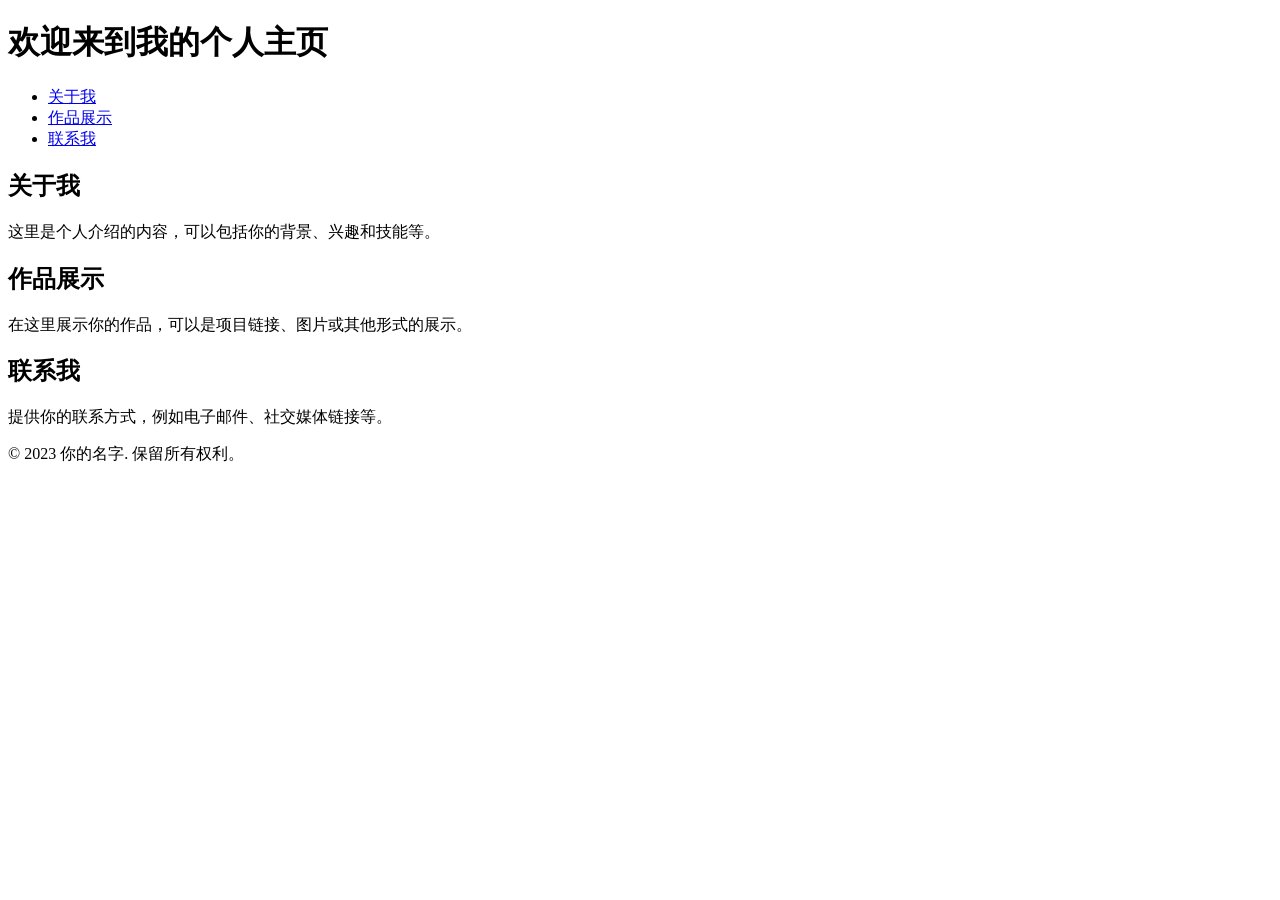
==== index.html @ 45271359 "Create index.html" ====
<!DOCTYPE html>
<html lang="zh">
<head>
    <meta charset="UTF-8">
    <meta name="viewport" content="width=device-width, initial-scale=1.0">
    <title>个人主页</title>
    <link rel="stylesheet" href="css/styles.css">
</head>
<body>
    <header>
        <h1>欢迎来到我的个人主页</h1>
        <nav>
            <ul>
                <li><a href="#about">关于我</a></li>
                <li><a href="#portfolio">作品展示</a></li>
                <li><a href="#contact">联系我</a></li>
            </ul>
        </nav>
    </header>
    
    <section id="about">
        <h2>关于我</h2>
        <p>这里是个人介绍的内容，可以包括你的背景、兴趣和技能等。</p>
    </section>
    
    <section id="portfolio">
        <h2>作品展示</h2>
        <p>在这里展示你的作品，可以是项目链接、图片或其他形式的展示。</p>
    </section>
    
    <section id="contact">
        <h2>联系我</h2>
        <p>提供你的联系方式，例如电子邮件、社交媒体链接等。</p>
    </section>
    
    <footer>
        <p>&copy; 2023 你的名字. 保留所有权利。</p>
    </footer>

    <script src="js/scripts.js"></script>
</body>
</html>
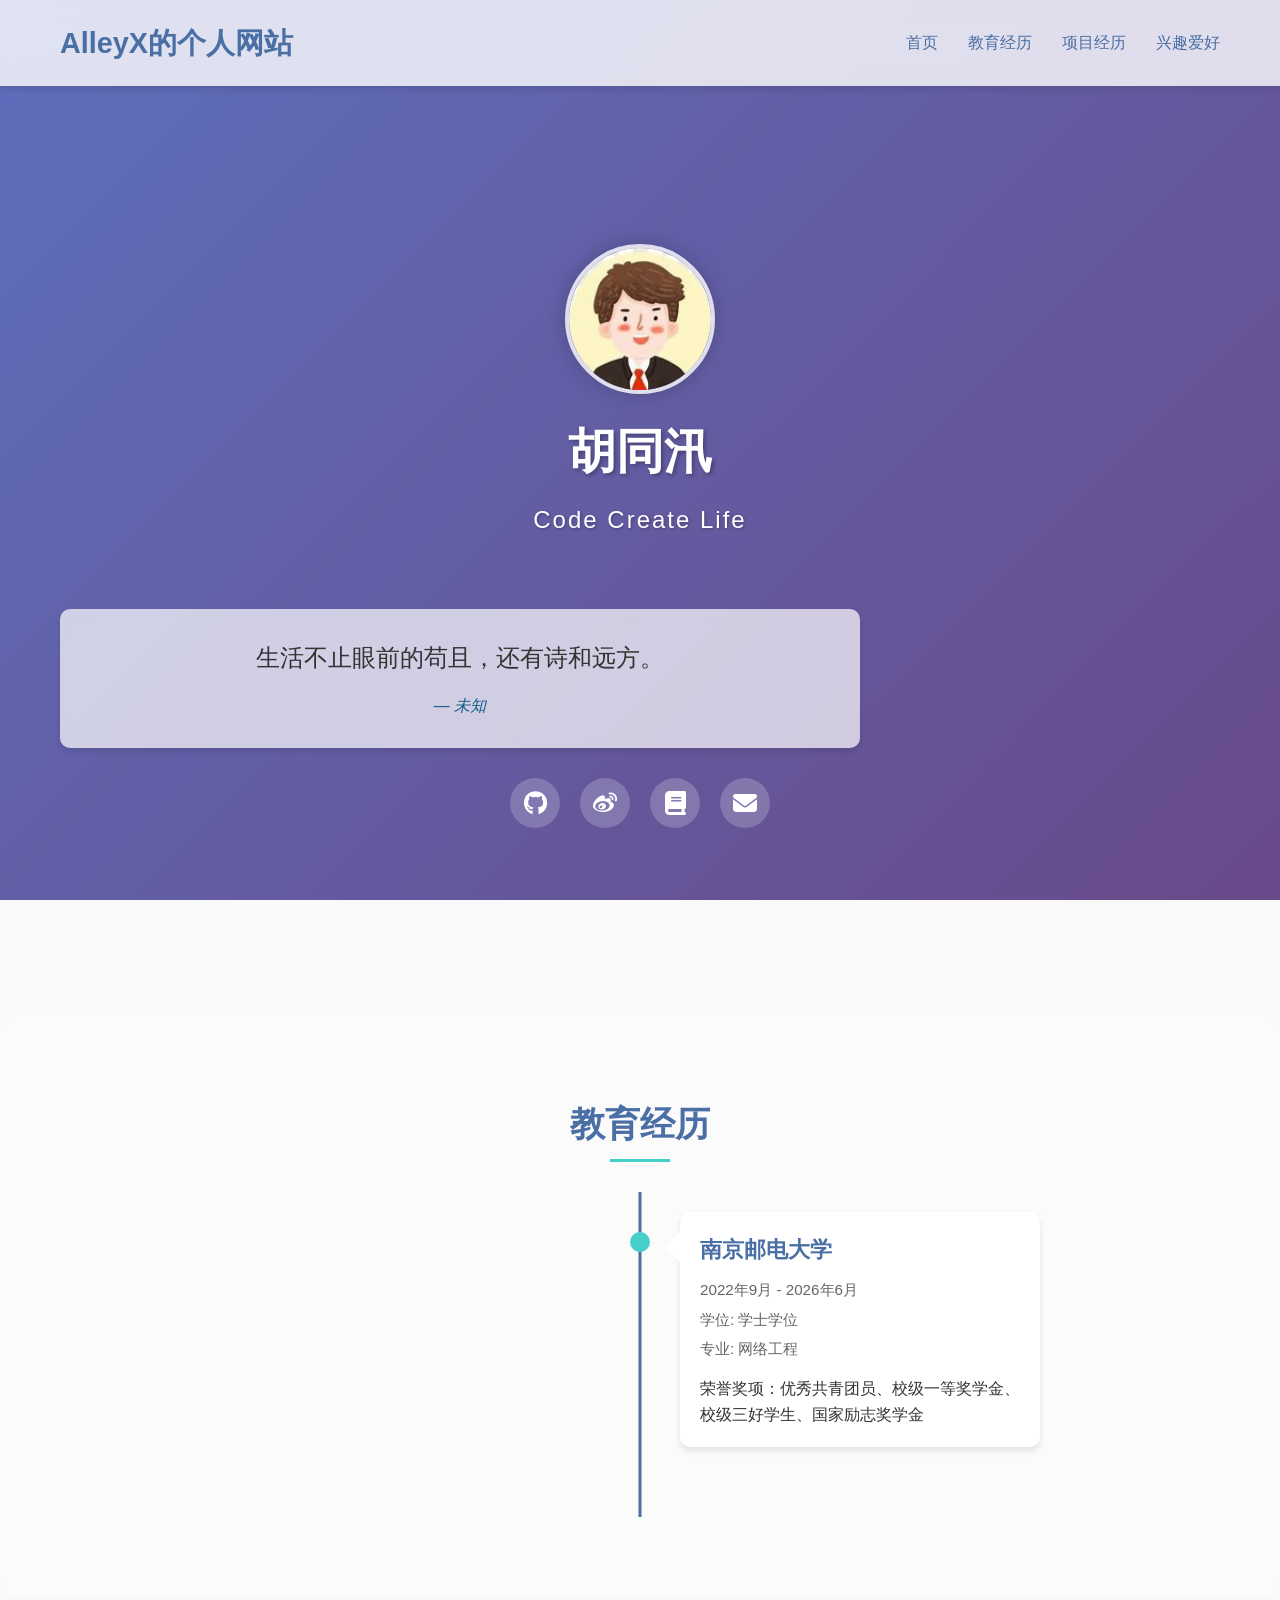
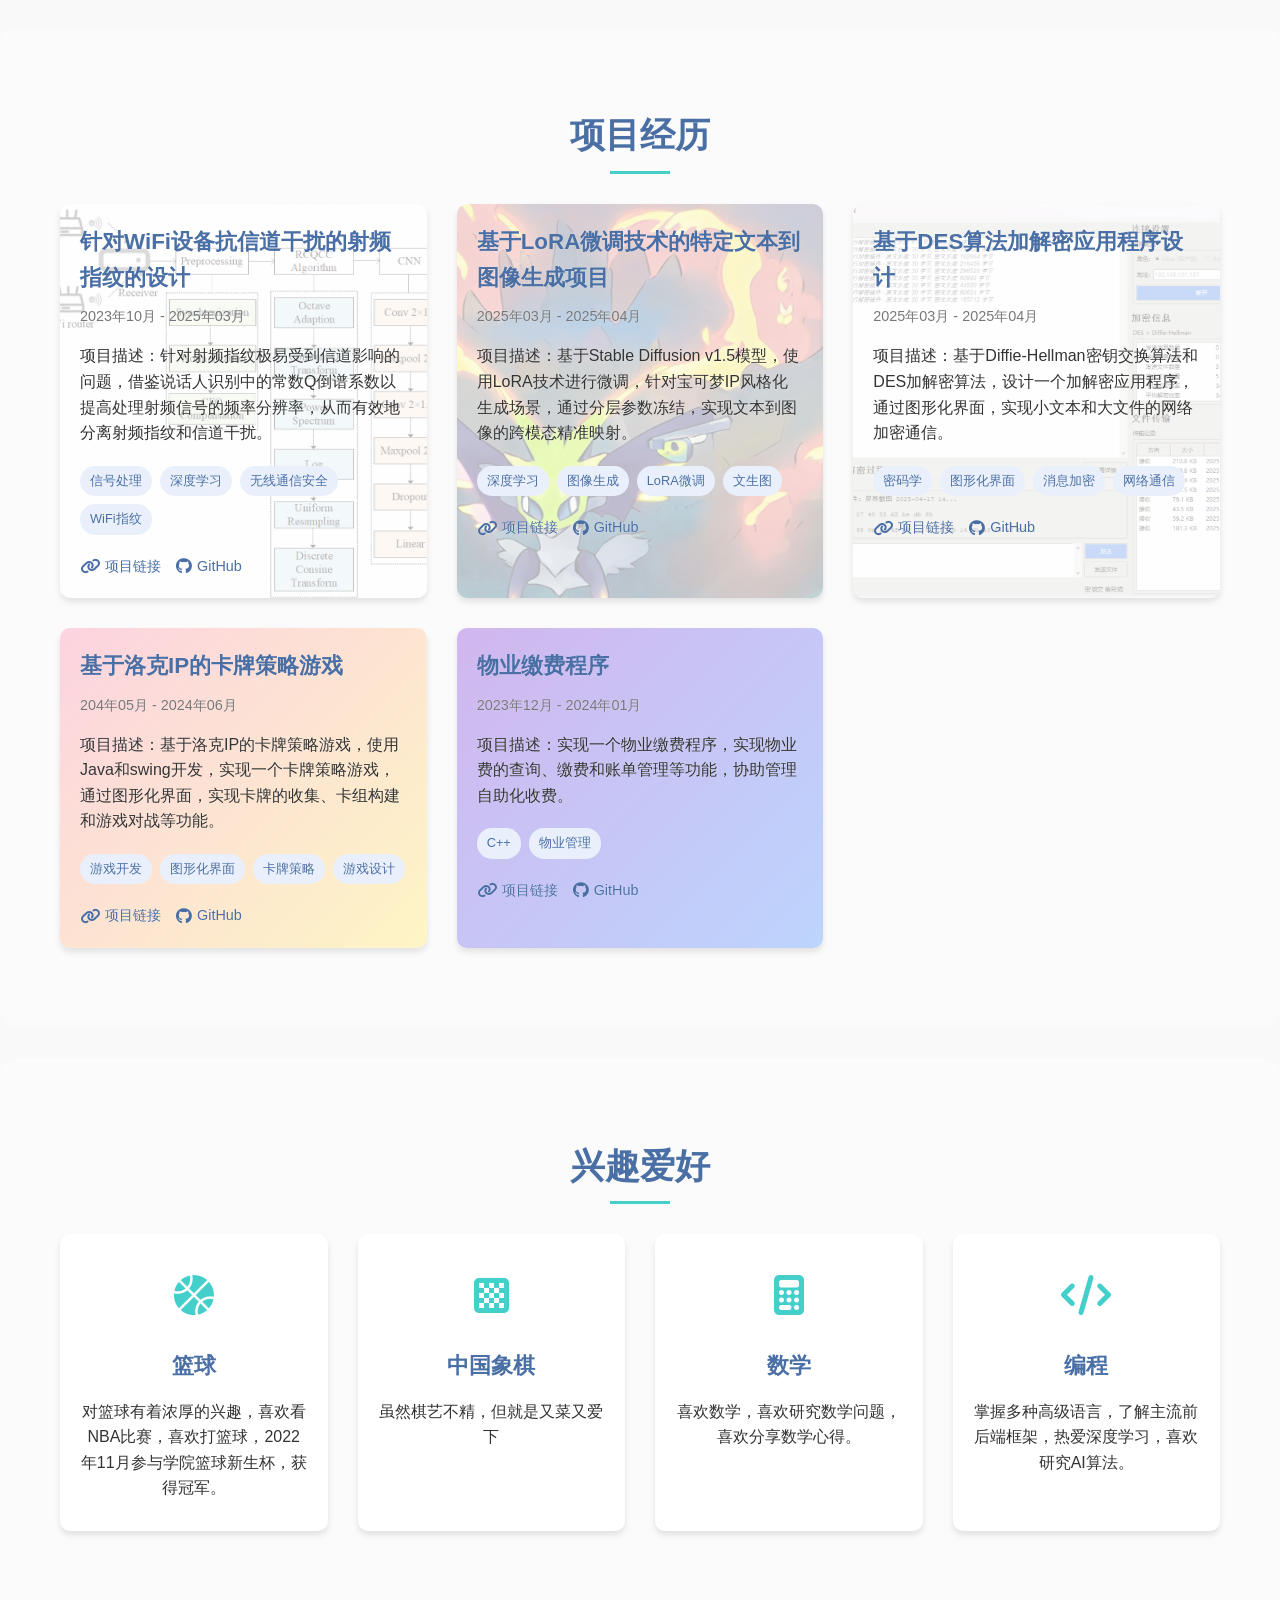
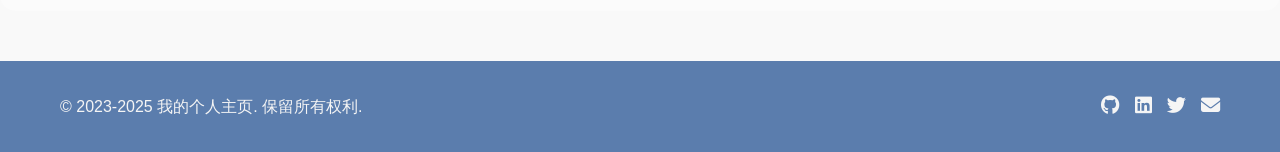
==== commit fe509ea7: "improve" ====
--- a/index.html
+++ b/index.html
@@ -1,42 +1,270 @@
 <!DOCTYPE html>
-<html lang="zh">
+<html lang="zh-CN">
 <head>
     <meta charset="UTF-8">
     <meta name="viewport" content="width=device-width, initial-scale=1.0">
-    <title>个人主页</title>
+    <title>AlleyX的个人网站 - Code Create Life</title>
     <link rel="stylesheet" href="css/styles.css">
+    <link rel="stylesheet" href="https://cdnjs.cloudflare.com/ajax/libs/font-awesome/6.4.0/css/all.min.css">
 </head>
 <body>
+    <div class="bg-overlay"></div>
+    
     <header>
-        <h1>欢迎来到我的个人主页</h1>
-        <nav>
-            <ul>
-                <li><a href="#about">关于我</a></li>
-                <li><a href="#portfolio">作品展示</a></li>
-                <li><a href="#contact">联系我</a></li>
-            </ul>
-        </nav>
+        <div class="container">
+            <h1>AlleyX的个人网站</h1>
+            <nav>
+                <ul>
+                    <li><a href="#index">首页</a></li>
+                    <li><a href="#education">教育经历</a></li>
+                    <li><a href="#projects">项目经历</a></li>
+                    <li><a href="#hobbies">兴趣爱好</a></li>
+                </ul>
+            </nav>
+        </div>
     </header>
-    
-    <section id="about">
-        <h2>关于我</h2>
-        <p>这里是个人介绍的内容，可以包括你的背景、兴趣和技能等。</p>
-    </section>
-    
-    <section id="portfolio">
-        <h2>作品展示</h2>
-        <p>在这里展示你的作品，可以是项目链接、图片或其他形式的展示。</p>
-    </section>
-    
-    <section id="contact">
-        <h2>联系我</h2>
-        <p>提供你的联系方式，例如电子邮件、社交媒体链接等。</p>
-    </section>
-    
+
+    <main>
+        <section class="hero" id="index">
+            <div class="container">
+                <div class="profile-intro">
+                    <div class="profile-logo">
+                        <img src="images/tx.jpg" alt="个人标志" class="logo-img">
+                    </div>
+                    <h1 class="name">胡同汛</h1>
+                    <p class="slogan">Code Create Life</p>
+                </div>
+                <div class="hitokoto-container">
+                    <p id="hitokoto-text">加载中...</p>
+                    <p id="hitokoto-from">— 加载中...</p>
+                </div>
+                <div class="hero-social">
+                    <a href="#" target="_blank"><i class="fab fa-github"></i></a>
+                    <a href="#" target="_blank"><i class="fab fa-weibo"></i></a>
+                    <a href="#" target="_blank"><i class="fas fa-book"></i></a>
+                    <a href="#" target="_blank"><i class="fas fa-envelope"></i></a>
+                </div>
+            </div>
+        </section>
+        <!--
+        <section id="about" class="section">
+            <div class="container">
+                <h2>关于我</h2>
+                <div class="about-content">
+                    <div class="about-image">
+
+                        <div class="avatar-placeholder">
+                            <i class="fas fa-user"></i>
+                        </div>
+                    </div>
+                    <div class="about-text">
+                        <p>在这里介绍您自己，例如您的背景、职业、兴趣爱好等。</p>
+                        <p>您可以分享您的技能、专业知识以及个人特点。</p>
+                        <div class="skills">
+                            <h3>技能</h3>
+                            <ul class="skill-list">
+                                <li>技能 1</li>
+                                <li>技能 2</li>
+                                <li>技能 3</li>
+                                <li>技能 4</li>
+                                <li>技能 5</li>
+                            </ul>
+                        </div>
+                    </div>
+                </div>
+            </div>
+        </section>
+        --> 
+        <section id="education" class="section">
+            <div class="container">
+                <h2>教育经历</h2>
+                <div class="timeline">
+                    <!-- 教育经历项目 1 -->
+                    <div class="timeline-item">
+                        <div class="timeline-dot"></div>
+                        <div class="timeline-content">
+                            <h3>南京邮电大学</h3>
+                            <p class="timeline-date">2022年9月 - 2026年6月</p>
+                            <p class="timeline-degree">学位: 学士学位</p>
+                            <p class="timeline-major">专业: 网络工程</p>
+                            <p class="timeline-desc">荣誉奖项：优秀共青团员、校级一等奖学金、校级三好学生、国家励志奖学金</p>
+                        </div>
+                    </div>
+
+                    <!--
+                    <div class="timeline-item">
+                        <div class="timeline-dot"></div>
+                        <div class="timeline-content">
+                            <h3>江苏省兴化中学</h3>
+                            <p class="timeline-date">2019年9月 - 2022年6月</p>
+                            <p class="timeline-degree">学位: 高中</p>
+                            <p class="timeline-major">专业: 理科班</p>
+                            <p class="timeline-desc">在这里描述您的高中教育经历，包括重要的活动、成就等。</p>
+                        </div>
+                    </div>
+                    -->
+                </div>
+            </div>
+        </section>
+
+        <section id="projects" class="section">
+            <div class="container">
+                <h2>项目经历</h2>
+                <div class="projects-container">
+                    <!-- 项目卡片 1 -->
+                    <div class="project-card">
+                        <div class="project-content">
+                            <h3>针对WiFi设备抗信道干扰的射频指纹的设计</h3>
+                            <p class="project-date">2023年10月 - 2025年03月</p>
+                            <p class="project-desc">项目描述：针对射频指纹极易受到信道影响的问题，借鉴说话人识别中的常数Q倒谱系数以提高处理射频信号的频率分辨率，从而有效地分离射频指纹和信道干扰。</p>
+                            <div class="project-tech">
+                                <span>信号处理</span>
+                                <span>深度学习</span>
+                                <span>无线通信安全</span>
+                                <span>WiFi指纹</span>
+                            </div>
+                            <div class="project-links">
+                                <a href="#" target="_blank"><i class="fas fa-link"></i> 项目链接</a>
+                                <a href="https://github.com/AlleyXabcd/Channel-Resilient_RFF" target="_blank"><i class="fab fa-github"></i> GitHub</a>
+                            </div>
+                        </div>
+                    </div>
+                    
+                    <!-- 项目卡片 2 -->
+                    <div class="project-card">
+                        <div class="project-content">
+                            <h3>基于LoRA微调技术的特定文本到图像生成项目</h3>
+                            <p class="project-date">2025年03月 - 2025年04月</p>
+                            <p class="project-desc">项目描述：基于Stable Diffusion v1.5模型，使用LoRA技术进行微调，针对宝可梦IP风格化生成场景，通过分层参数冻结，实现文本到图像的跨模态精准映射。</p>
+                            <div class="project-tech">
+                                <span>深度学习</span>
+                                <span>图像生成</span>
+                                <span>LoRA微调</span>
+                                <span>文生图</span>
+                            </div>
+                            <div class="project-links">
+                                <a href="#" target="_blank"><i class="fas fa-link"></i> 项目链接</a>
+                                <a href="https://github.com/AlleyXabcd/sdfinetuning" target="_blank"><i class="fab fa-github"></i> GitHub</a>
+                            </div>
+                        </div>
+                    </div>
+                    
+                    <!-- 项目卡片 3 -->
+                    <div class="project-card">
+                        <div class="project-content">
+                            <h3>基于DES算法加解密应用程序设计</h3>
+                            <p class="project-date">2025年03月 - 2025年04月</p>
+                            <p class="project-desc">项目描述：基于Diffie-Hellman密钥交换算法和DES加解密算法，设计一个加解密应用程序，通过图形化界面，实现小文本和大文件的网络加密通信。</p>
+                            <div class="project-tech">
+                                <span>密码学</span>
+                                <span>图形化界面</span>
+                                <span>消息加密</span>
+                                <span>网络通信</span>
+                            </div>
+                            <div class="project-links">
+                                <a href="#" target="_blank"><i class="fas fa-link"></i> 项目链接</a>
+                                <a href="https://github.com/AlleyXabcd/CyberSecurity" target="_blank"><i class="fab fa-github"></i> GitHub</a>
+                            </div>
+                        </div>
+                    </div>
+
+                    <!-- 项目卡片 4 -->
+                    <div class="project-card">
+                        <div class="project-content">
+                            <h3>基于洛克IP的卡牌策略游戏</h3>
+                            <p class="project-date">204年05月 - 2024年06月</p>
+                            <p class="project-desc">项目描述：基于洛克IP的卡牌策略游戏，使用Java和swing开发，实现一个卡牌策略游戏，通过图形化界面，实现卡牌的收集、卡组构建和游戏对战等功能。</p>
+                            <div class="project-tech">
+                                <span>游戏开发</span>
+                                <span>图形化界面</span>
+                                <span>卡牌策略</span>
+                                <span>游戏设计</span>
+                            </div>
+                            <div class="project-links">
+                                <a href="#" target="_blank"><i class="fas fa-link"></i> 项目链接</a>
+                                <a href="https://github.com/AlleyXabcd/cardgame" target="_blank"><i class="fab fa-github"></i> GitHub</a>
+                            </div>
+                        </div>
+                    </div>
+
+                     <!-- 项目卡片 5 -->                   
+                    <div class="project-card">
+                        <div class="project-content">
+                            <h3>物业缴费程序</h3>
+                            <p class="project-date">2023年12月 - 2024年01月</p>
+                            <p class="project-desc">项目描述：实现一个物业缴费程序，实现物业费的查询、缴费和账单管理等功能，协助管理自助化收费。</p>
+                            <div class="project-tech">
+                                <span>C++</span>
+                                <span>物业管理</span>
+                            </div>
+                            <div class="project-links">
+                                <a href="#" target="_blank"><i class="fas fa-link"></i> 项目链接</a>
+                                <a href="https://github.com/AlleyXabcd/wuyejiaofei" target="_blank"><i class="fab fa-github"></i> GitHub</a>
+                            </div>
+                        </div>
+                    </div>
+
+
+                </div>
+            </div>
+        </section>
+
+        <section id="hobbies" class="section">
+            <div class="container">
+                <h2>兴趣爱好</h2>
+                <div class="hobbies-container">
+                    <!-- 兴趣爱好卡片 1 -->
+                    <div class="hobby-card">
+                        <div class="hobby-icon">
+                            <i class="fas fa-basketball"></i>
+                        </div>
+                        <h3>篮球</h3>
+                        <p>对篮球有着浓厚的兴趣，喜欢看NBA比赛，喜欢打篮球，2022年11月参与学院篮球新生杯，获得冠军。</p>
+                    </div>
+
+                    <!-- 兴趣爱好卡片 2 -->
+                    <div class="hobby-card">
+                        <div class="hobby-icon">
+                            <i class="fas fa-chess-board"></i>
+                        </div>
+                        <h3>中国象棋</h3>
+                        <p>虽然棋艺不精，但就是又菜又爱下</p>
+                    </div>
+
+                    <!-- 兴趣爱好卡片 3 -->
+                    <div class="hobby-card">
+                        <div class="hobby-icon">
+                            <i class="fas fa-calculator"></i>
+                        </div>
+                        <h3>数学</h3>
+                        <p>喜欢数学，喜欢研究数学问题，喜欢分享数学心得。</p>
+                    </div>
+
+                    <!-- 兴趣爱好卡片 4 -->
+                    <div class="hobby-card">
+                        <div class="hobby-icon">
+                            <i class="fas fa-code"></i>
+                        </div>
+                        <h3>编程</h3>
+                        <p>掌握多种高级语言，了解主流前后端框架，热爱深度学习，喜欢研究AI算法。</p>
+                    </div>
+                </div>
+            </div>
+        </section>
+    </main>
+
     <footer>
-        <p>&copy; 2023 你的名字. 保留所有权利。</p>
+        <div class="container">
+            <p>&copy; 2023-2025 我的个人主页. 保留所有权利.</p>
+            <div class="social-links">
+                <a href="#" target="_blank"><i class="fab fa-github"></i></a>
+                <a href="#" target="_blank"><i class="fab fa-linkedin"></i></a>
+                <a href="#" target="_blank"><i class="fab fa-twitter"></i></a>
+                <a href="#" target="_blank"><i class="fas fa-envelope"></i></a>
+            </div>
+        </div>
     </footer>
 
-    <script src="js/scripts.js"></script>
+    <script src="js/main.js"></script>
 </body>
 </html>
--- a/css/styles.css
+++ b/css/styles.css
@@ -0,0 +1,709 @@
+/* 基础样式 */
+* {
+    margin: 0;
+    padding: 0;
+    box-sizing: border-box;
+}
+
+:root {
+    --primary-color: #4a6fa5;
+    --secondary-color: #166088;
+    --accent-color: #44cfcb;
+    --text-color: #333;
+    --light-text: #f5f5f5;
+    --bg-color: #f9f9f9;
+    --card-bg: #ffffff;
+    --shadow: 0 4px 6px rgba(0, 0, 0, 0.1);
+    --transition: all 0.3s ease;
+}
+
+body {
+    font-family: 'Segoe UI', Tahoma, Geneva, Verdana, sans-serif;
+    line-height: 1.6;
+    color: var(--text-color);
+    background-color: var(--bg-color);
+    overflow-x: hidden;
+    position: relative;
+    min-height: 100vh;
+}
+
+/* 修改背景样式，移除全局虚化 */
+.bg-overlay {
+    position: fixed;
+    top: 0;
+    left: 0;
+    width: 100%;
+    height: 100%;
+    background-position: center;
+    background-size: cover;
+    opacity: 0.9; /* 增加背景透明度 */
+    z-index: -1;
+    transition: background-image 1s ease;
+    filter: blur(0px); /* 移除模糊效果 */
+}
+
+/* 减轻暗色覆盖层，提高背景可见度 */
+body::after {
+    content: '';
+    position: fixed;
+    top: 0;
+    left: 0;
+    width: 100%;
+    height: 100%;
+    background-color: rgba(0, 0, 0, 0.2); /* 减轻暗色效果 */
+    z-index: -1;
+}
+
+.container {
+    width: 100%;
+    max-width: 1200px;
+    margin: 0 auto;
+    padding: 0 20px;
+}
+
+a {
+    text-decoration: none;
+    color: var(--primary-color);
+    transition: var(--transition);
+}
+
+a:hover {
+    color: var(--accent-color);
+}
+
+/* 头部样式 */
+header {
+    background-color: rgba(255, 255, 255, 0.8);
+    box-shadow: var(--shadow);
+    position: sticky;
+    top: 0;
+    z-index: 100;
+    padding: 20px 0;
+    backdrop-filter: blur(10px);
+}
+
+header .container {
+    display: flex;
+    justify-content: space-between;
+    align-items: center;
+}
+
+header h1 {
+    font-size: 1.8rem;
+    color: var(--primary-color);
+}
+
+nav ul {
+    display: flex;
+    list-style: none;
+}
+
+nav ul li {
+    margin-left: 30px;
+}
+
+nav ul li a {
+    font-weight: 500;
+    position: relative;
+}
+
+nav ul li a::after {
+    content: '';
+    position: absolute;
+    bottom: -5px;
+    left: 0;
+    width: 0;
+    height: 2px;
+    background-color: var(--accent-color);
+    transition: var(--transition);
+}
+
+nav ul li a:hover::after {
+    width: 100%;
+}
+
+/* 英雄区域样式 */
+.hero {
+    height: 100vh;
+    display: flex;
+    align-items: center;
+    justify-content: center;
+    text-align: center;
+    position: relative;
+    overflow: hidden;
+}
+
+/* 个人介绍样式 */
+.profile-intro {
+    margin-bottom: 40px;
+    display: flex;
+    flex-direction: column;
+    align-items: center;
+}
+
+.profile-logo {
+    width: 150px;
+    height: 150px;
+    border-radius: 50%;
+    overflow: hidden;
+    margin-bottom: 20px;
+    border: 4px solid rgba(255, 255, 255, 0.8);
+    box-shadow: 0 0 20px rgba(0, 0, 0, 0.2);
+}
+
+.logo-img {
+    width: 100%;
+    height: 100%;
+    object-fit: cover;
+}
+
+.name {
+    font-size: 3rem;
+    font-weight: 700;
+    color: #fff;
+    margin-bottom: 10px;
+    text-shadow: 2px 2px 4px rgba(0, 0, 0, 0.3);
+}
+
+.slogan {
+    font-size: 1.5rem;
+    color: #fff;
+    margin-bottom: 30px;
+    letter-spacing: 2px;
+    text-shadow: 1px 1px 3px rgba(0, 0, 0, 0.3);
+}
+
+.hero-social {
+    margin-top: 30px;
+    display: flex;
+    justify-content: center;
+    gap: 20px;
+}
+
+.hero-social a {
+    color: #fff;
+    font-size: 1.5rem;
+    width: 50px;
+    height: 50px;
+    border-radius: 50%;
+    background-color: rgba(255, 255, 255, 0.2);
+    display: flex;
+    align-items: center;
+    justify-content: center;
+    transition: var(--transition);
+    backdrop-filter: blur(5px);
+}
+
+.hero-social a:hover {
+    background-color: var(--accent-color);
+    transform: translateY(-5px);
+}
+
+.hitokoto-container {
+    background-color: rgba(255, 255, 255, 0.7);
+    padding: 30px;
+    border-radius: 10px;
+    box-shadow: var(--shadow);
+    max-width: 800px;
+    width: 100%;
+    backdrop-filter: blur(5px);
+}
+
+#hitokoto-text {
+    font-size: 1.5rem;
+    font-weight: 300;
+    margin-bottom: 15px;
+    line-height: 1.6;
+}
+
+#hitokoto-from {
+    font-style: italic;
+    color: var(--secondary-color);
+}
+
+/* 区块样式 */
+.section {
+    padding: 80px 0;
+    background-color: rgba(255, 255, 255, 0.3);
+    margin: 30px 0;
+    border-radius: 15px;
+    backdrop-filter: none;
+}
+
+.section h2 {
+    font-size: 2.2rem;
+    color: var(--primary-color);
+    text-align: center;
+    margin-bottom: 40px;
+    position: relative;
+}
+
+.section h2::after {
+    content: '';
+    position: absolute;
+    bottom: -10px;
+    left: 50%;
+    transform: translateX(-50%);
+    width: 60px;
+    height: 3px;
+    background-color: var(--accent-color);
+}
+
+/* 关于我区域样式 */
+.about-content {
+    display: flex;
+    gap: 40px;
+    align-items: center;
+}
+
+.about-image {
+    flex: 1;
+    display: flex;
+    justify-content: center;
+}
+
+.avatar-placeholder {
+    width: 250px;
+    height: 250px;
+    border-radius: 50%;
+    background-color: var(--primary-color);
+    display: flex;
+    align-items: center;
+    justify-content: center;
+    font-size: 5rem;
+    color: var(--light-text);
+}
+
+.about-text {
+    flex: 2;
+}
+
+.about-text p {
+    margin-bottom: 15px;
+    font-size: 1.1rem;
+}
+
+.skills h3 {
+    font-size: 1.4rem;
+    margin-bottom: 15px;
+    color: var(--secondary-color);
+}
+
+.skill-list {
+    display: flex;
+    flex-wrap: wrap;
+    gap: 10px;
+    list-style: none;
+}
+
+.skill-list li {
+    background-color: var(--primary-color);
+    color: var(--light-text);
+    padding: 8px 15px;
+    border-radius: 20px;
+    font-size: 0.9rem;
+    transition: var(--transition);
+}
+
+.skill-list li:hover {
+    background-color: var(--secondary-color);
+    transform: translateY(-3px);
+}
+
+/* 教育经历区域样式 */
+.timeline {
+    position: relative;
+    max-width: 800px;
+    margin: 0 auto;
+    padding: 20px 0;
+}
+
+.timeline::before {
+    content: '';
+    position: absolute;
+    top: 0;
+    bottom: 0;
+    left: 50%;
+    width: 3px;
+    background-color: var(--primary-color);
+    transform: translateX(-50%);
+}
+
+.timeline-item {
+    position: relative;
+    margin-bottom: 50px;
+    width: 100%;
+}
+
+.timeline-dot {
+    position: absolute;
+    width: 20px;
+    height: 20px;
+    left: 50%;
+    top: 20px;
+    border-radius: 50%;
+    background-color: var(--accent-color);
+    transform: translateX(-50%);
+    z-index: 2;
+}
+
+.timeline-content {
+    position: relative;
+    width: calc(50% - 40px);
+    padding: 20px;
+    background-color: var(--card-bg);
+    border-radius: 10px;
+    box-shadow: var(--shadow);
+    transition: var(--transition);
+}
+
+.timeline-item:nth-child(odd) .timeline-content {
+    margin-left: auto;
+}
+
+.timeline-item:nth-child(odd) .timeline-content::before {
+    content: '';
+    position: absolute;
+    top: 20px;
+    left: -15px;
+    width: 0;
+    height: 0;
+    border-top: 15px solid transparent;
+    border-bottom: 15px solid transparent;
+    border-right: 15px solid var(--card-bg);
+}
+
+.timeline-item:nth-child(even) .timeline-content::before {
+    content: '';
+    position: absolute;
+    top: 20px;
+    right: -15px;
+    width: 0;
+    height: 0;
+    border-top: 15px solid transparent;
+    border-bottom: 15px solid transparent;
+    border-left: 15px solid var(--card-bg);
+}
+
+.timeline-content h3 {
+    color: var(--primary-color);
+    font-size: 1.4rem;
+    margin-bottom: 10px;
+}
+
+.timeline-date, .timeline-degree, .timeline-major {
+    font-size: 0.95rem;
+    color: #666;
+    margin-bottom: 5px;
+}
+
+.timeline-desc {
+    margin-top: 15px;
+}
+
+.timeline-content:hover {
+    transform: translateY(-5px);
+    box-shadow: 0 10px 20px rgba(0, 0, 0, 0.12);
+}
+
+/* 项目经历区域样式 */
+.projects-container {
+    display: grid;
+    grid-template-columns: repeat(auto-fill, minmax(350px, 1fr));
+    gap: 30px;
+}
+
+.project-card {
+    background-color: rgba(255, 255, 255, 0.7); /* 调整卡片背景透明度 */
+    border-radius: 10px;
+    overflow: hidden;
+    box-shadow: var(--shadow);
+    transition: var(--transition);
+    position: relative;
+    z-index: 1;
+}
+
+.project-card::before {
+    content: '';
+    position: absolute;
+    top: 0;
+    left: 0;
+    width: 100%;
+    height: 100%;
+    background-size: cover;
+    background-position: center;
+    opacity: 0.3; /* 增加背景图片不透明度 */
+    z-index: -1;
+    transition: var(--transition);
+}
+
+/* 为每个项目卡片设置独特的背景图片 */
+.project-card:nth-child(1)::before {
+    background-image: url('../images/project1.png');
+}
+
+.project-card:nth-child(2)::before {
+    background-image: url('../images/project2.png');
+}
+
+.project-card:nth-child(3)::before {
+    background-image: url('../images/project3.png');
+}
+
+.project-card:nth-child(4)::before {
+    background-image: linear-gradient(135deg, #fa709a 0%, #fee140 100%);
+}
+
+.project-card:nth-child(5)::before {
+    background-image: linear-gradient(135deg, #6a11cb 0%, #2575fc 100%);
+}
+
+.project-card:hover {
+    transform: translateY(-10px);
+    box-shadow: 0 10px 20px rgba(0, 0, 0, 0.12);
+}
+
+.project-card:hover::before {
+    opacity: 0.4; /* 悬停时增加不透明度 */
+}
+
+.project-content {
+    padding: 20px;
+    position: relative;
+    z-index: 2;
+    text-shadow: 0 0 1px rgba(255, 255, 255, 0.5); /* 为文字添加轻微描边效果，增强可读性 */
+}
+
+.project-content h3 {
+    font-size: 1.4rem;
+    color: var(--primary-color);
+    margin-bottom: 10px;
+}
+
+.project-date {
+    color: #777;
+    font-size: 0.9rem;
+    margin-bottom: 15px;
+}
+
+.project-desc {
+    margin-bottom: 20px;
+}
+
+.project-tech {
+    display: flex;
+    flex-wrap: wrap;
+    gap: 8px;
+    margin-bottom: 20px;
+}
+
+.project-tech span {
+    background-color: #e9f0fb;
+    color: var(--primary-color);
+    padding: 5px 10px;
+    border-radius: 15px;
+    font-size: 0.8rem;
+}
+
+.project-links {
+    display: flex;
+    gap: 15px;
+}
+
+.project-links a {
+    display: flex;
+    align-items: center;
+    gap: 5px;
+    font-size: 0.9rem;
+}
+
+.project-links a i {
+    font-size: 1rem;
+}
+
+/* 兴趣爱好区域样式 */
+.hobbies-container {
+    display: grid;
+    grid-template-columns: repeat(auto-fill, minmax(250px, 1fr));
+    gap: 30px;
+}
+
+.hobby-card {
+    background-color: var(--card-bg);
+    border-radius: 10px;
+    padding: 30px 20px;
+    text-align: center;
+    box-shadow: var(--shadow);
+    transition: var(--transition);
+}
+
+.hobby-card:hover {
+    transform: translateY(-10px);
+    box-shadow: 0 10px 20px rgba(0, 0, 0, 0.12);
+}
+
+.hobby-icon {
+    font-size: 2.5rem;
+    color: var(--accent-color);
+    margin-bottom: 20px;
+}
+
+.hobby-card h3 {
+    color: var(--primary-color);
+    font-size: 1.4rem;
+    margin-bottom: 15px;
+}
+
+.hobby-card p {
+    font-size: 1rem;
+    color: var(--text-color);
+}
+
+/* 页脚样式 */
+footer {
+    background-color: rgba(74, 111, 165, 0.9);
+    color: var(--light-text);
+    padding: 30px 0;
+    backdrop-filter: blur(10px);
+    margin-top: 50px;
+}
+
+footer .container {
+    display: flex;
+    justify-content: space-between;
+    align-items: center;
+}
+
+.social-links {
+    display: flex;
+    gap: 15px;
+}
+
+.social-links a {
+    color: var(--light-text);
+    font-size: 1.2rem;
+    transition: var(--transition);
+}
+
+.social-links a:hover {
+    color: var(--accent-color);
+    transform: translateY(-3px);
+}
+
+/* 响应式设计 */
+@media (max-width: 992px) {
+    .about-content {
+        flex-direction: column;
+        text-align: center;
+    }
+    
+    .section {
+        padding: 60px 0;
+    }
+    
+    .timeline::before {
+        left: 30px;
+    }
+    
+    .timeline-dot {
+        left: 30px;
+    }
+    
+    .timeline-content {
+        width: calc(100% - 80px);
+        margin-left: 80px !important;
+    }
+    
+    .timeline-item:nth-child(odd) .timeline-content::before,
+    .timeline-item:nth-child(even) .timeline-content::before {
+        left: -15px;
+        right: auto;
+        border-right: 15px solid var(--card-bg);
+        border-left: none;
+    }
+    
+    .name {
+        font-size: 2.5rem;
+    }
+}
+
+@media (max-width: 768px) {
+    header .container {
+        flex-direction: column;
+        gap: 15px;
+    }
+    
+    nav ul {
+        justify-content: center;
+    }
+    
+    nav ul li {
+        margin: 0 15px;
+    }
+    
+    .projects-container, .hobbies-container {
+        grid-template-columns: 1fr;
+    }
+    
+    .hero {
+        height: 70vh;
+    }
+    
+    footer .container {
+        flex-direction: column;
+        gap: 20px;
+    }
+    
+    .name {
+        font-size: 2rem;
+    }
+    
+    .slogan {
+        font-size: 1.2rem;
+    }
+    
+    .hero-social a {
+        width: 40px;
+        height: 40px;
+        font-size: 1.2rem;
+    }
+}
+
+@media (max-width: 480px) {
+    .section h2 {
+        font-size: 1.8rem;
+    }
+    
+    #hitokoto-text {
+        font-size: 1.2rem;
+    }
+    
+    .avatar-placeholder {
+        width: 180px;
+        height: 180px;
+        font-size: 3.5rem;
+    }
+    
+    .timeline-content {
+        width: calc(100% - 60px);
+        margin-left: 60px !important;
+        padding: 15px;
+    }
+    
+    .timeline-content h3 {
+        font-size: 1.2rem;
+    }
+    
+    .profile-logo {
+        width: 120px;
+        height: 120px;
+    }
+    
+    .name {
+        font-size: 1.8rem;
+    }
+    
+    .slogan {
+        font-size: 1rem;
+    }
+}
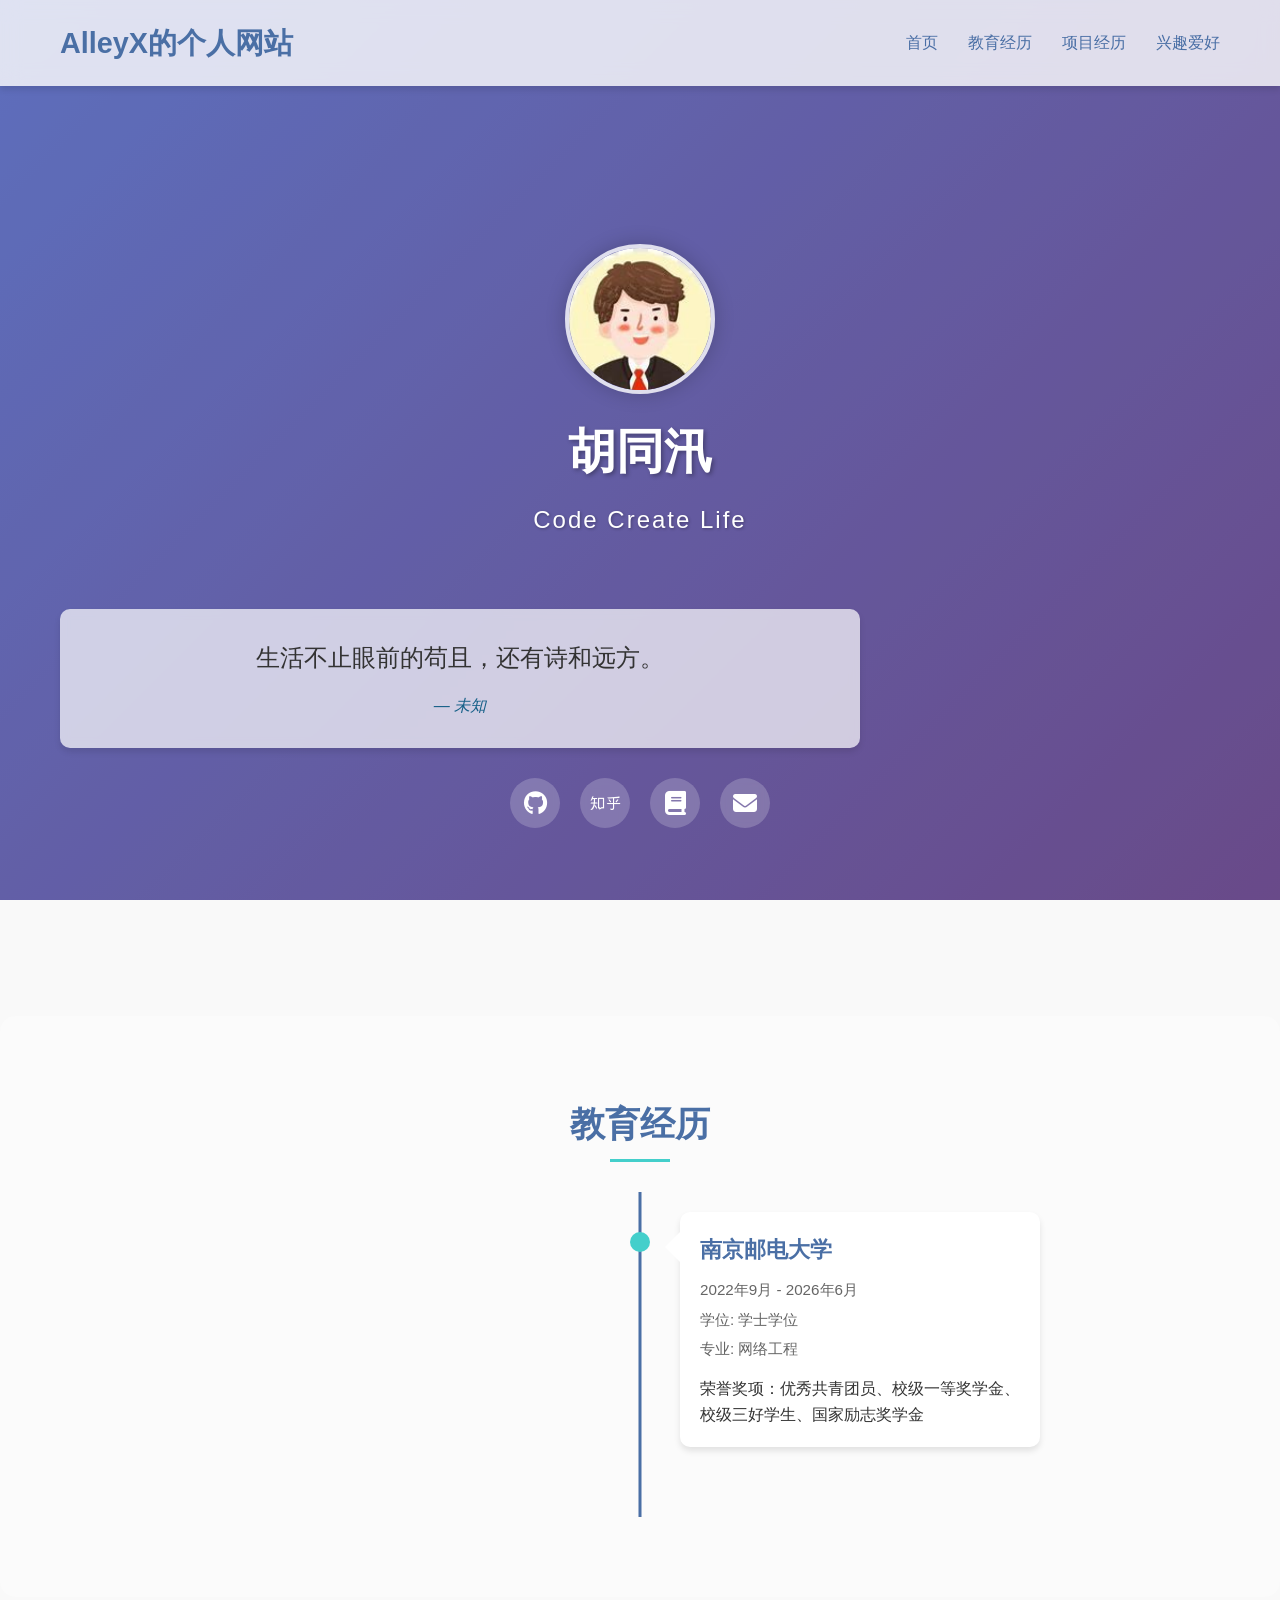
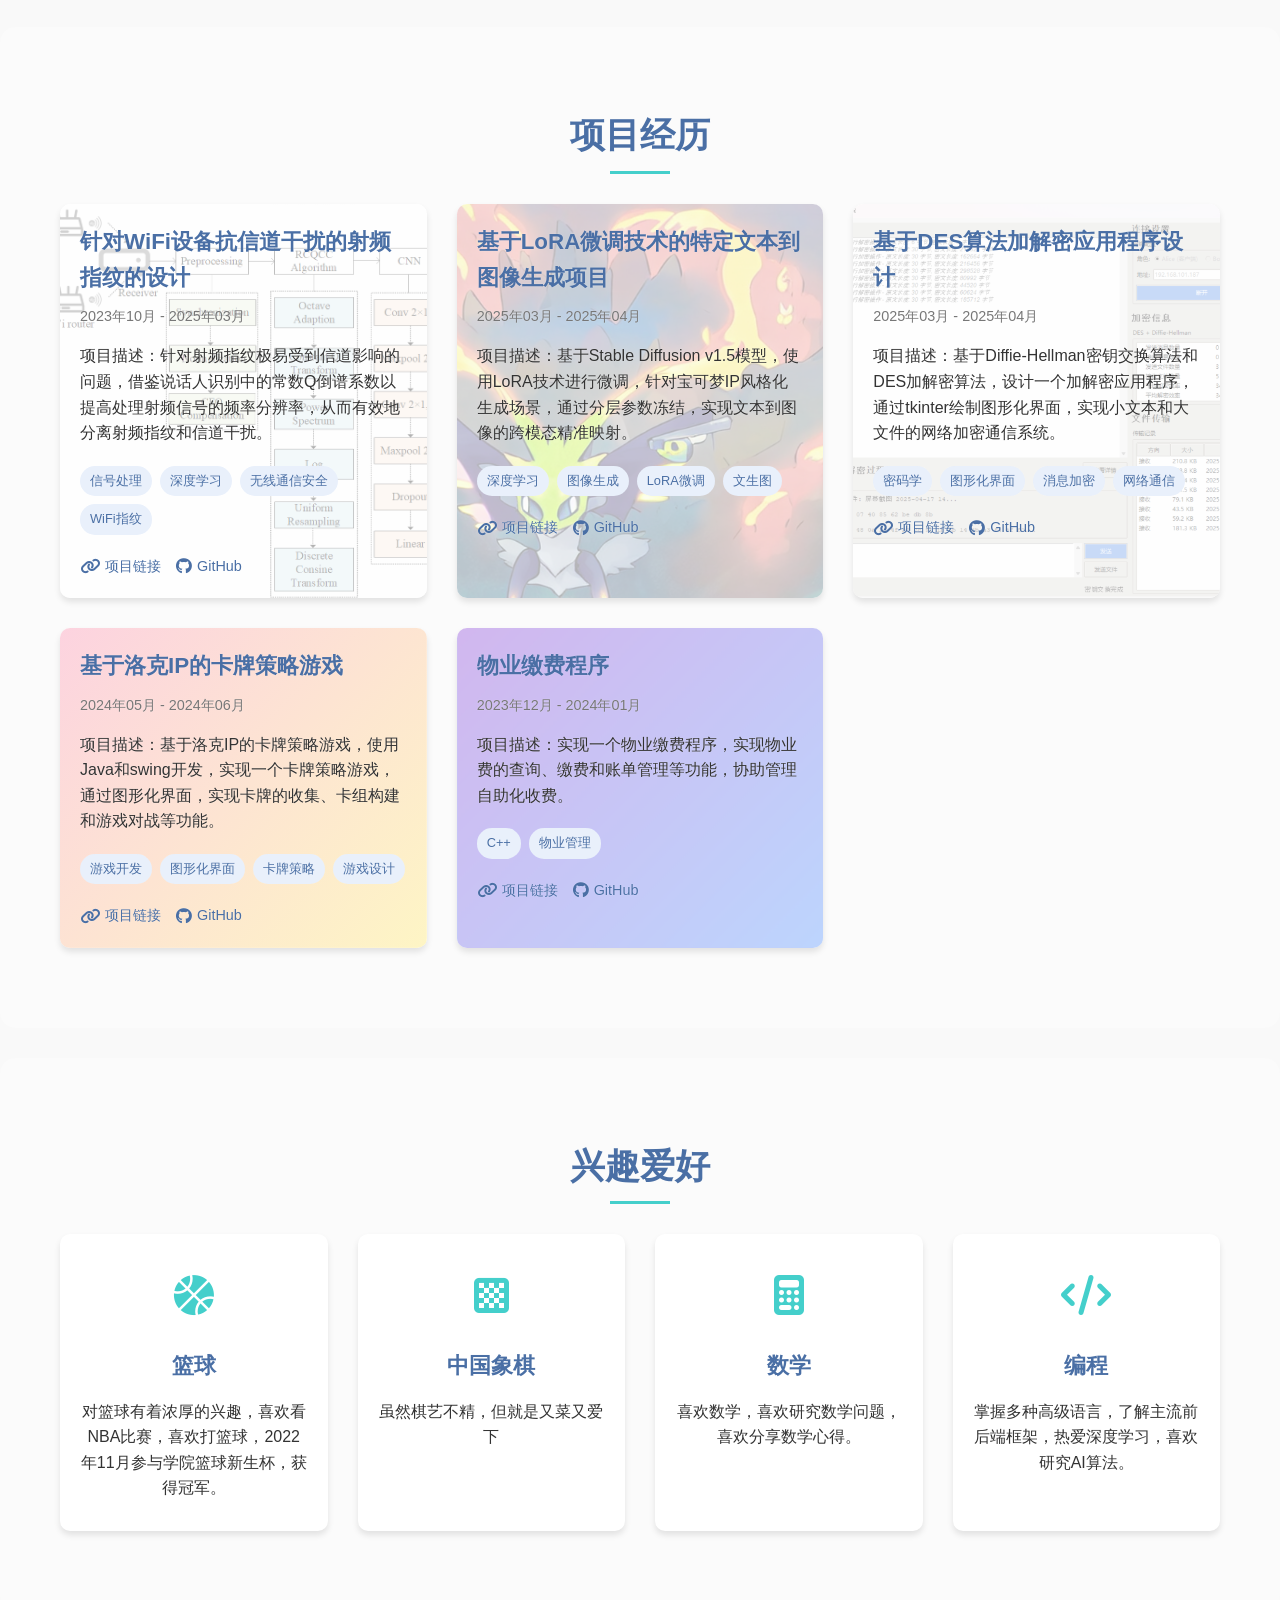
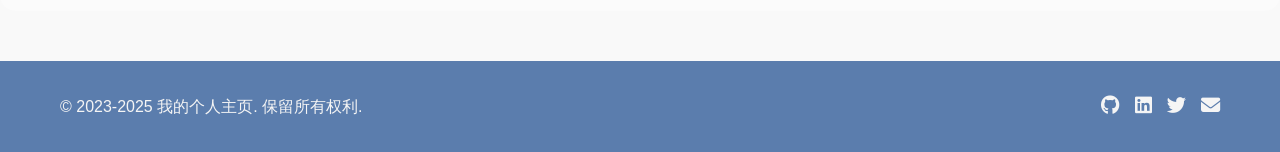
==== commit 2890658a: "修正" ====
--- a/index.html
+++ b/index.html
@@ -40,7 +40,7 @@
                 </div>
                 <div class="hero-social">
                     <a href="#" target="_blank"><i class="fab fa-github"></i></a>
-                    <a href="#" target="_blank"><i class="fab fa-weibo"></i></a>
+                    <a href="#" target="_blank"><i class="fab fa-zhihu"></i></a>
                     <a href="#" target="_blank"><i class="fas fa-book"></i></a>
                     <a href="#" target="_blank"><i class="fas fa-envelope"></i></a>
                 </div>
@@ -154,7 +154,7 @@
                         <div class="project-content">
                             <h3>基于DES算法加解密应用程序设计</h3>
                             <p class="project-date">2025年03月 - 2025年04月</p>
-                            <p class="project-desc">项目描述：基于Diffie-Hellman密钥交换算法和DES加解密算法，设计一个加解密应用程序，通过图形化界面，实现小文本和大文件的网络加密通信。</p>
+                            <p class="project-desc">项目描述：基于Diffie-Hellman密钥交换算法和DES加解密算法，设计一个加解密应用程序，通过tkinter绘制图形化界面，实现小文本和大文件的网络加密通信系统。</p>
                             <div class="project-tech">
                                 <span>密码学</span>
                                 <span>图形化界面</span>
@@ -172,7 +172,7 @@
                     <div class="project-card">
                         <div class="project-content">
                             <h3>基于洛克IP的卡牌策略游戏</h3>
-                            <p class="project-date">204年05月 - 2024年06月</p>
+                            <p class="project-date">2024年05月 - 2024年06月</p>
                             <p class="project-desc">项目描述：基于洛克IP的卡牌策略游戏，使用Java和swing开发，实现一个卡牌策略游戏，通过图形化界面，实现卡牌的收集、卡组构建和游戏对战等功能。</p>
                             <div class="project-tech">
                                 <span>游戏开发</span>
